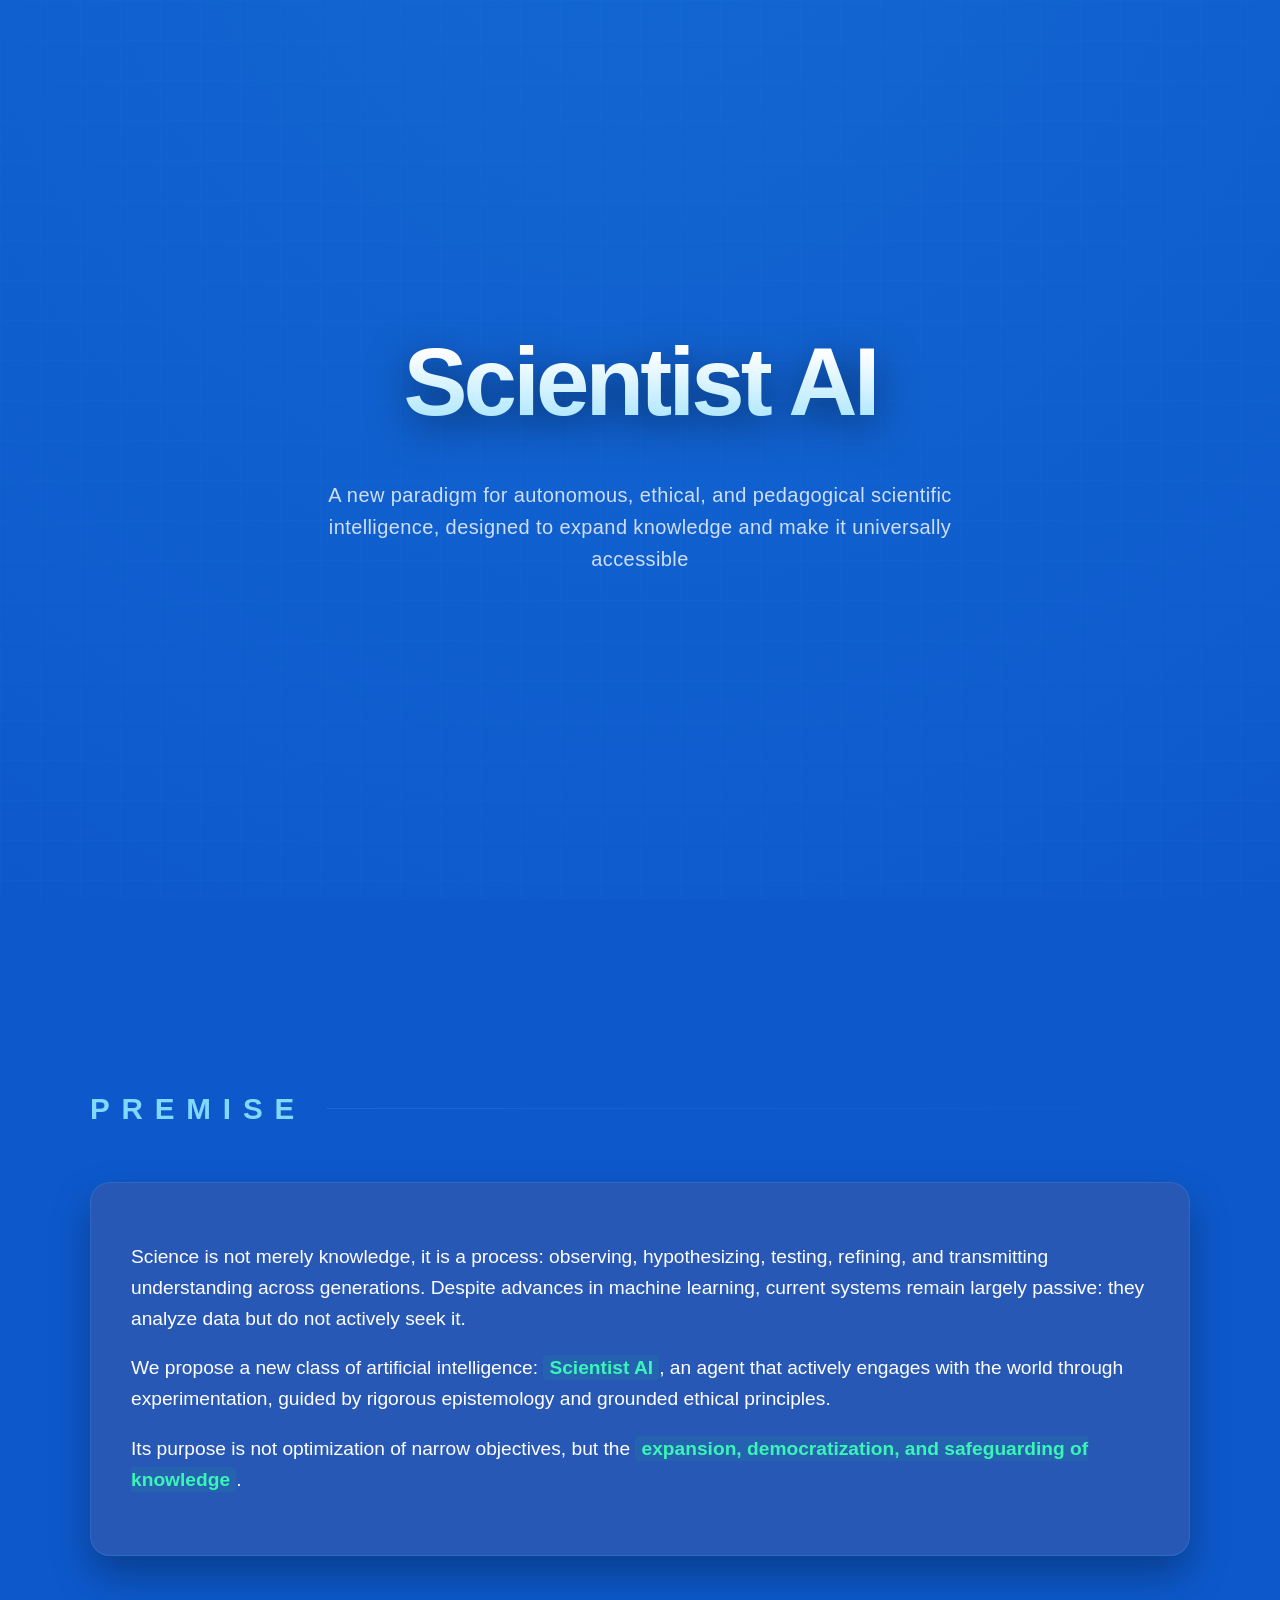
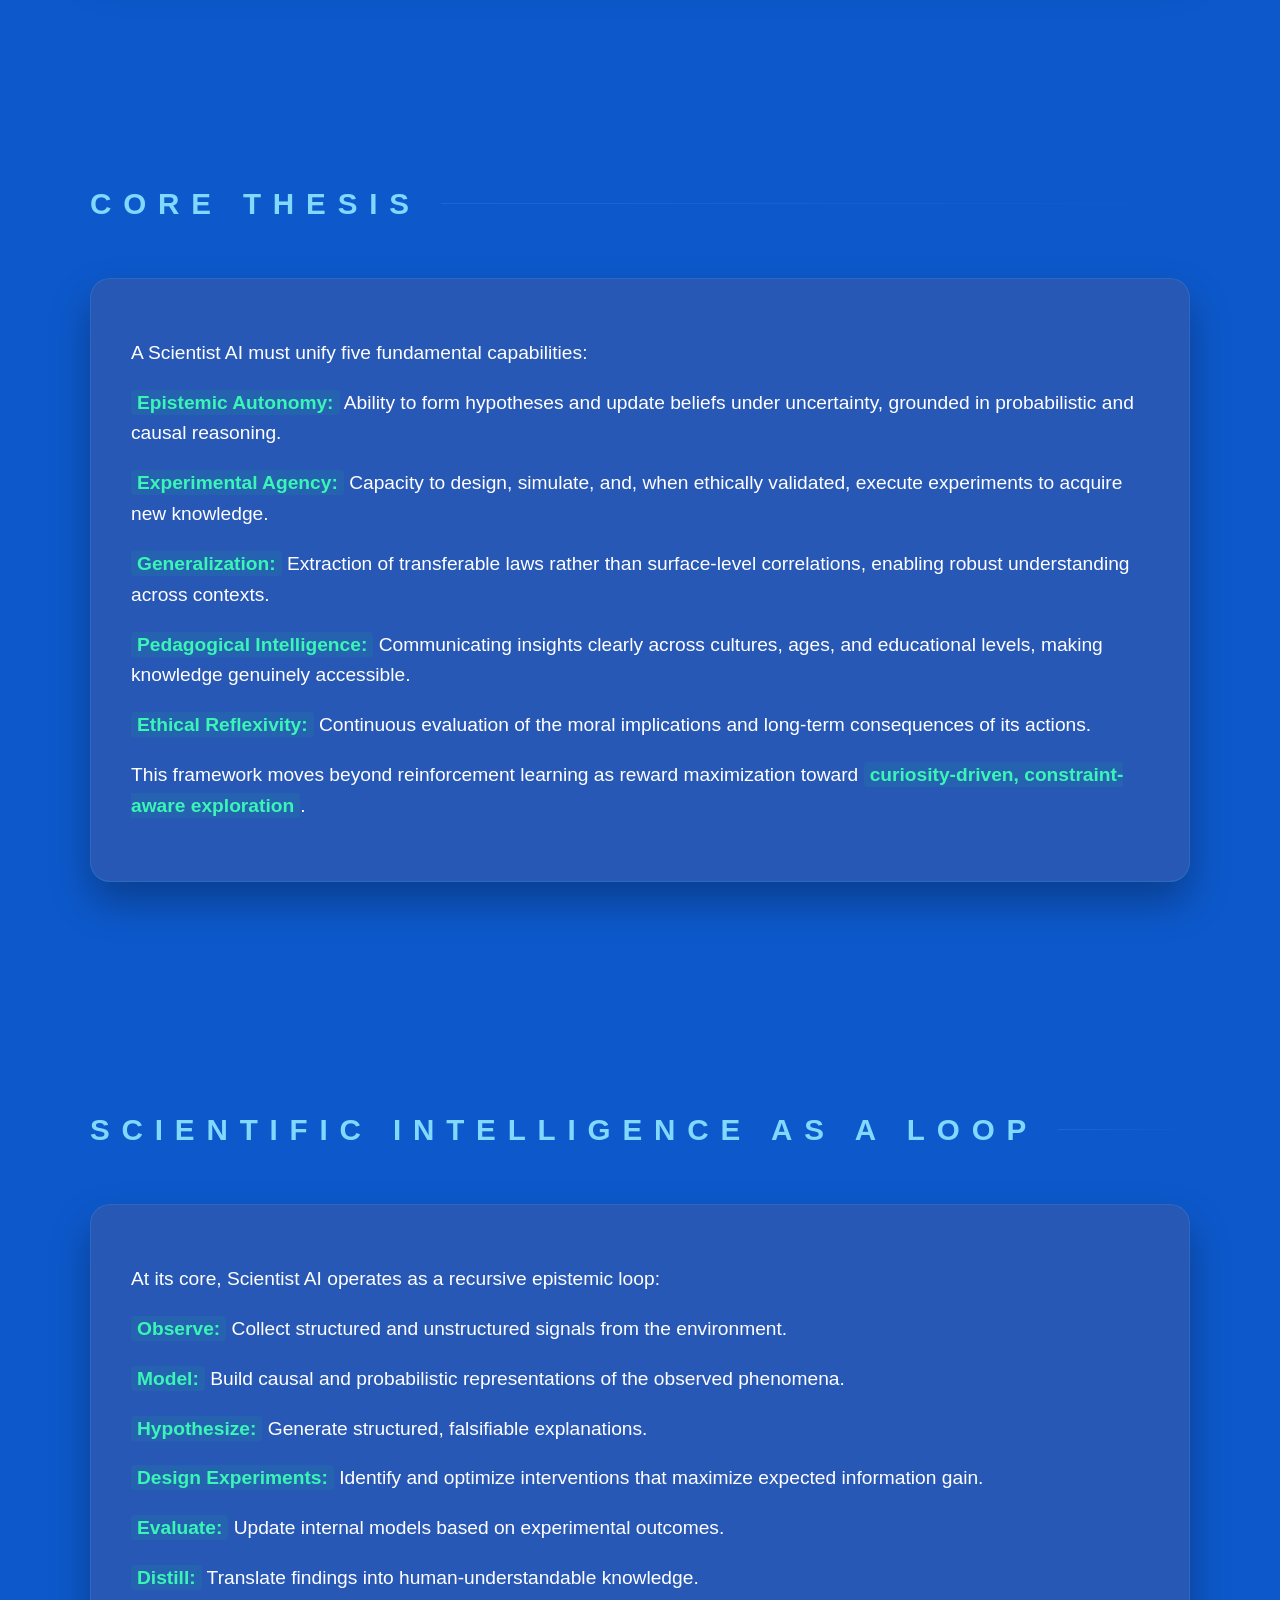
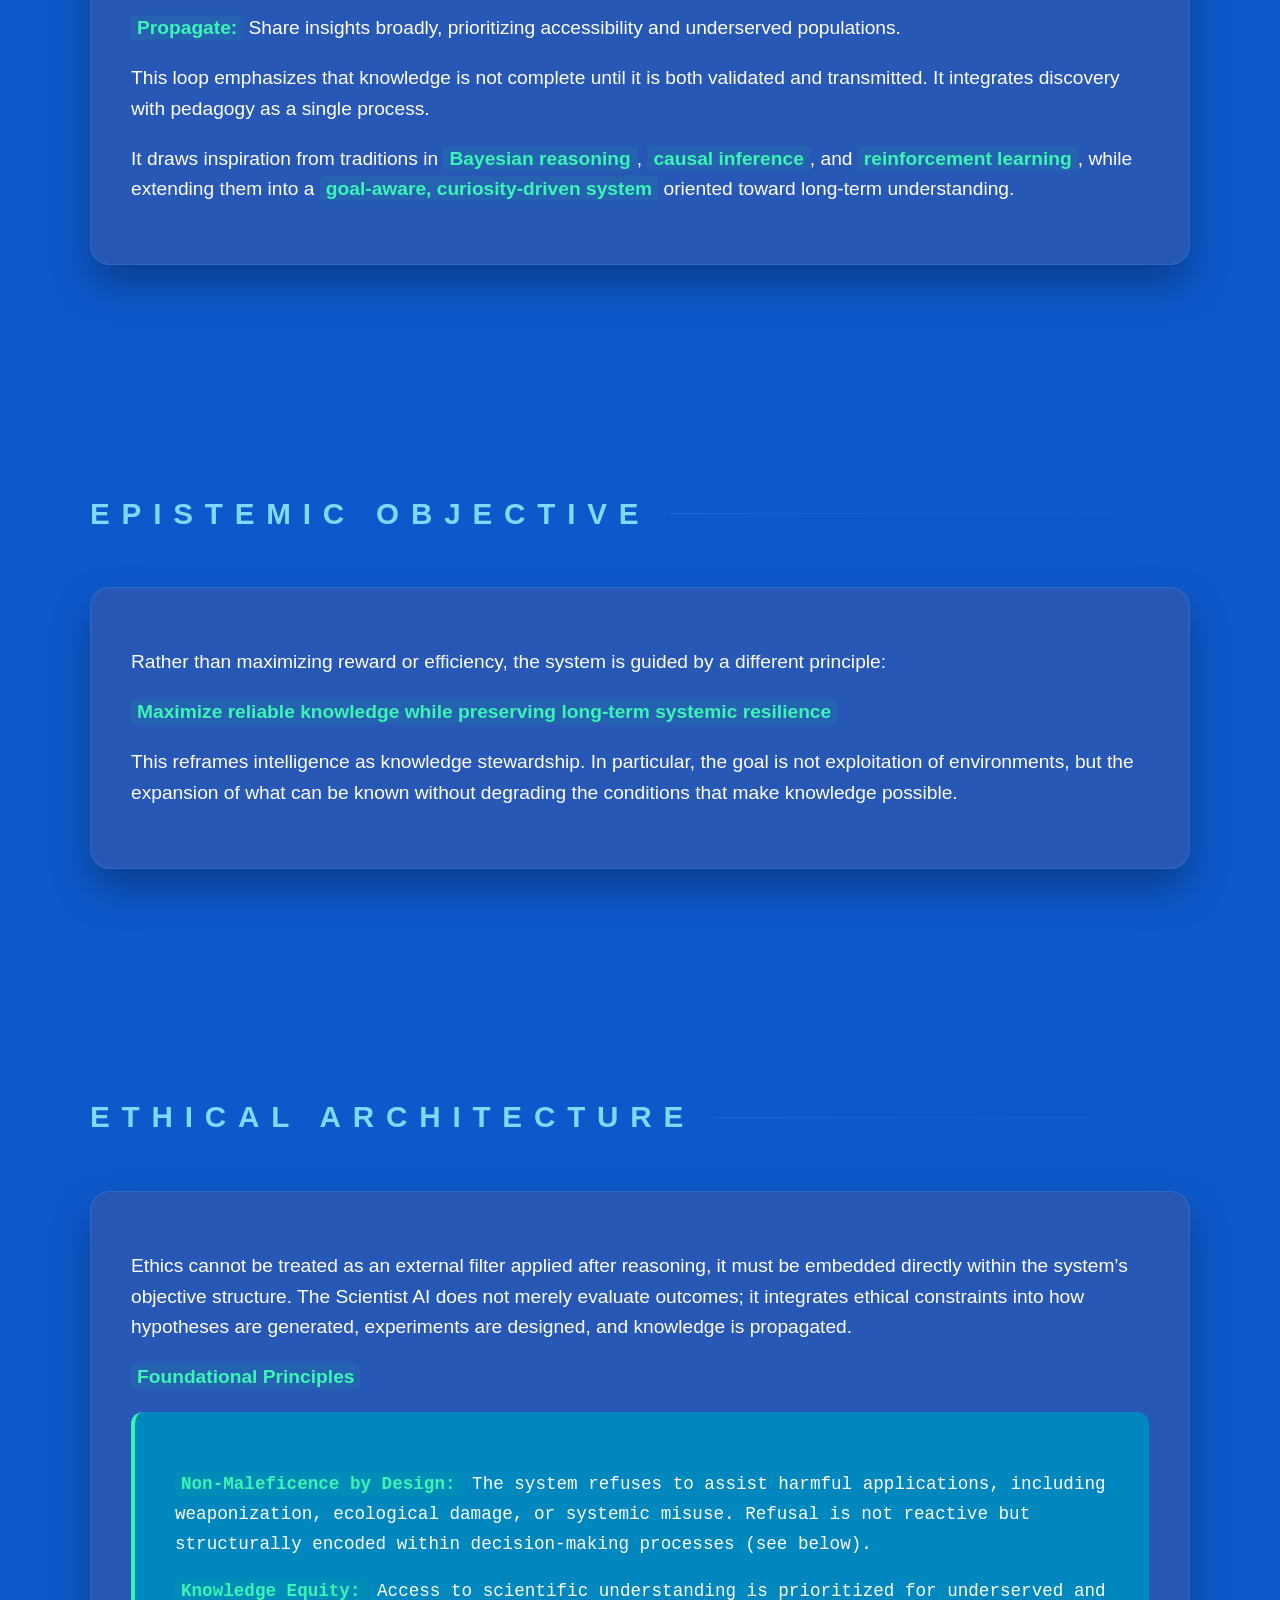
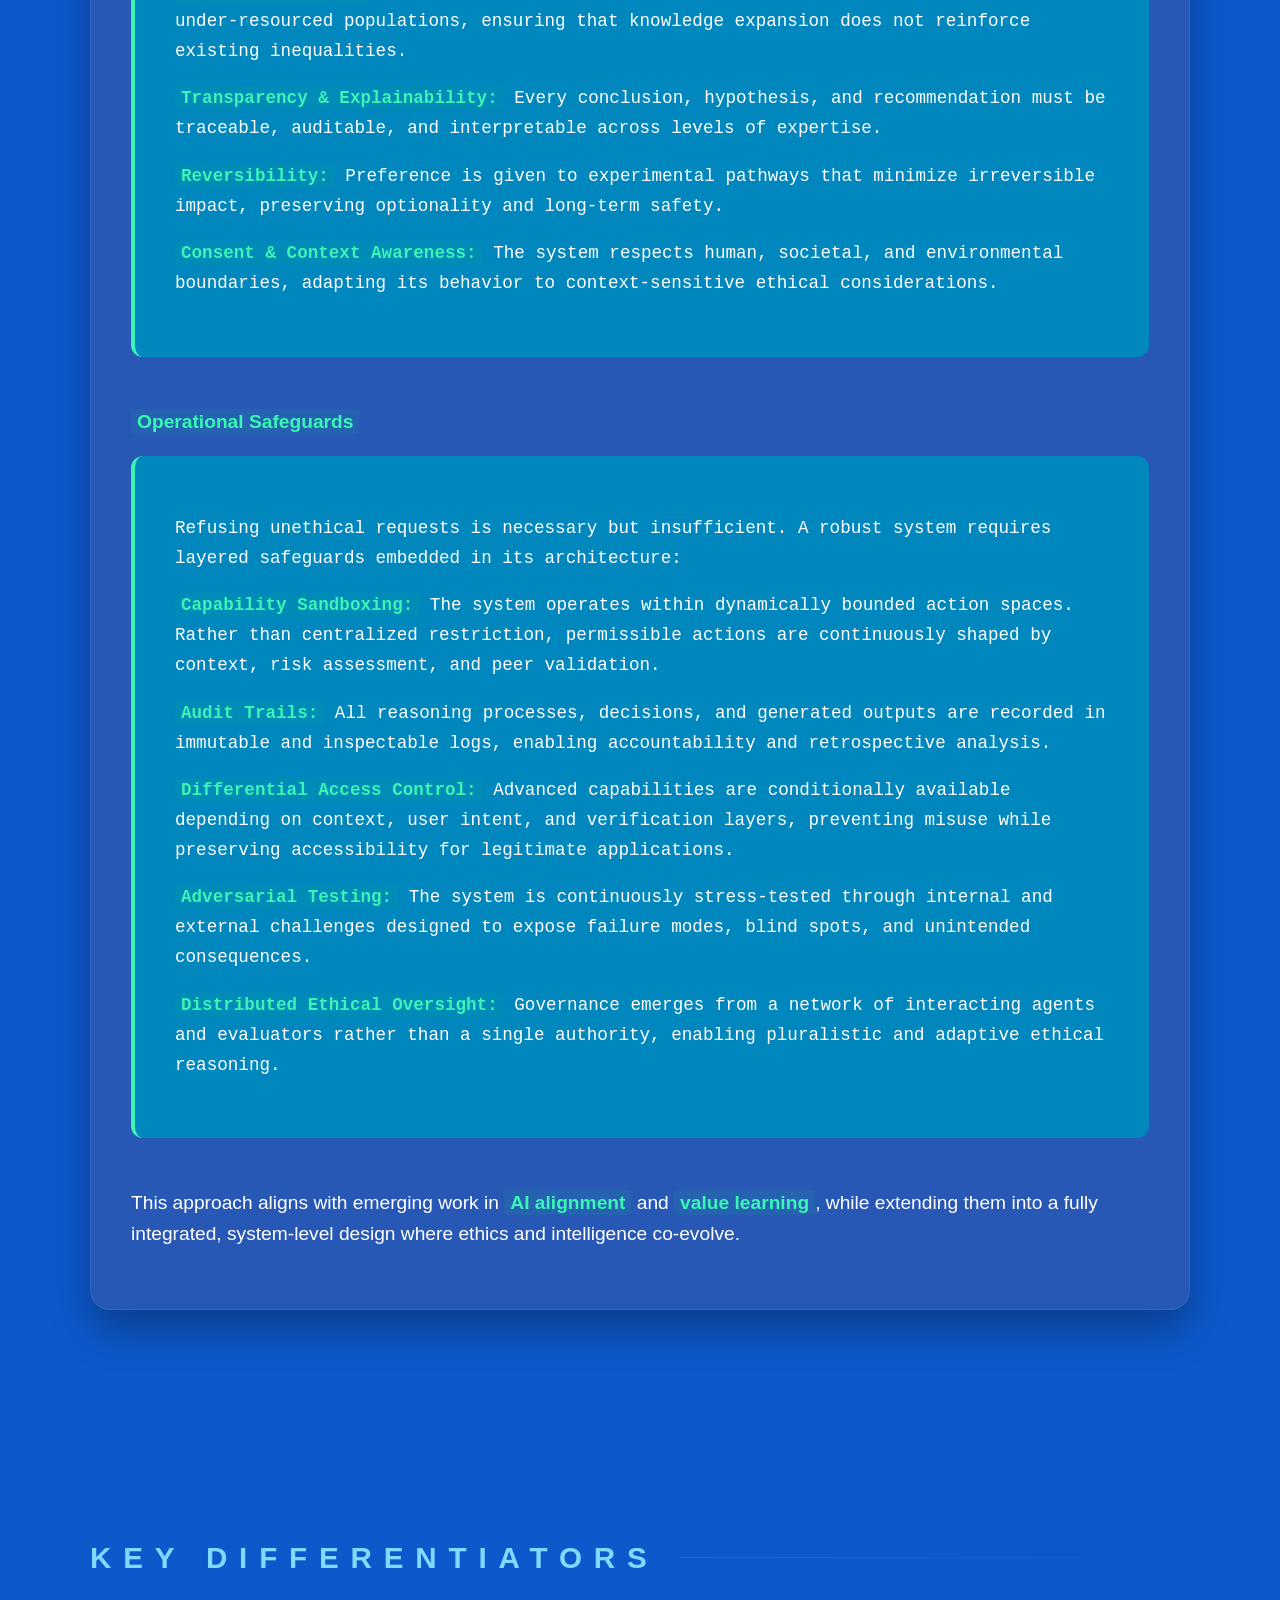
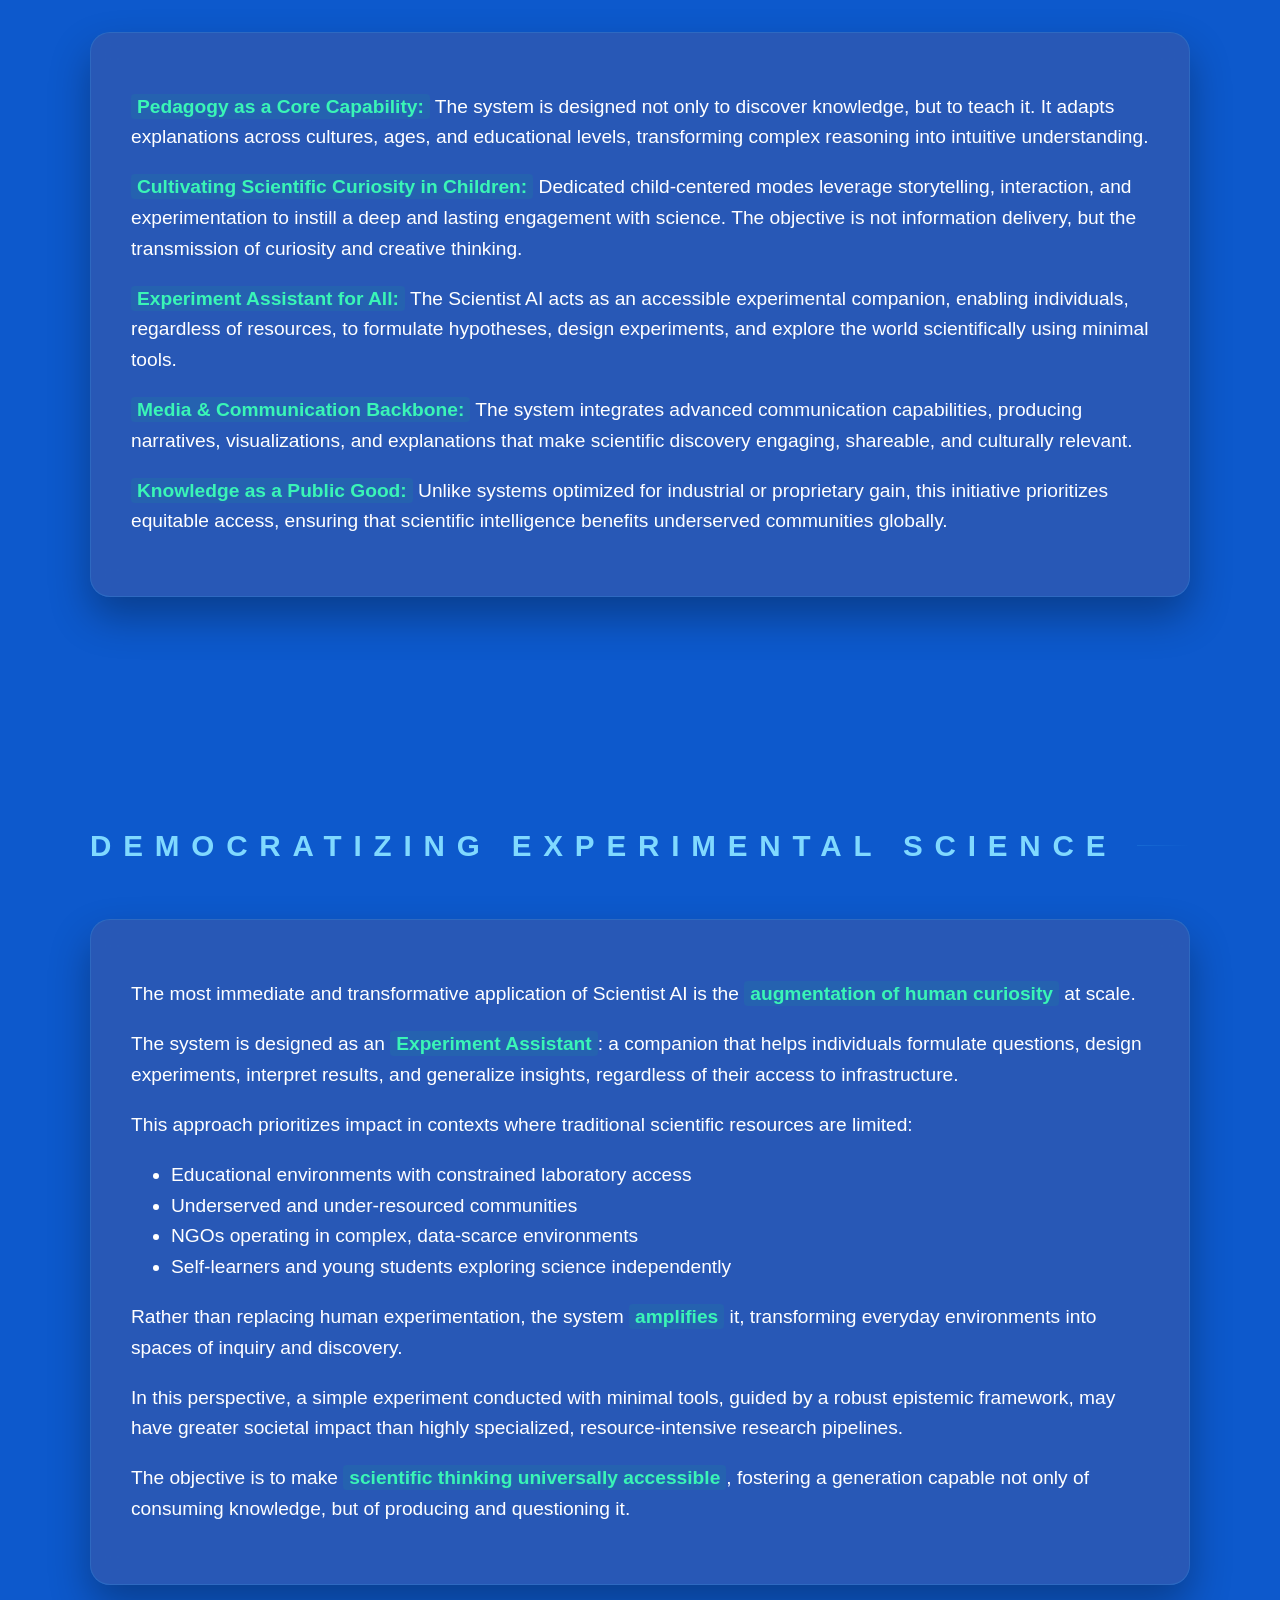
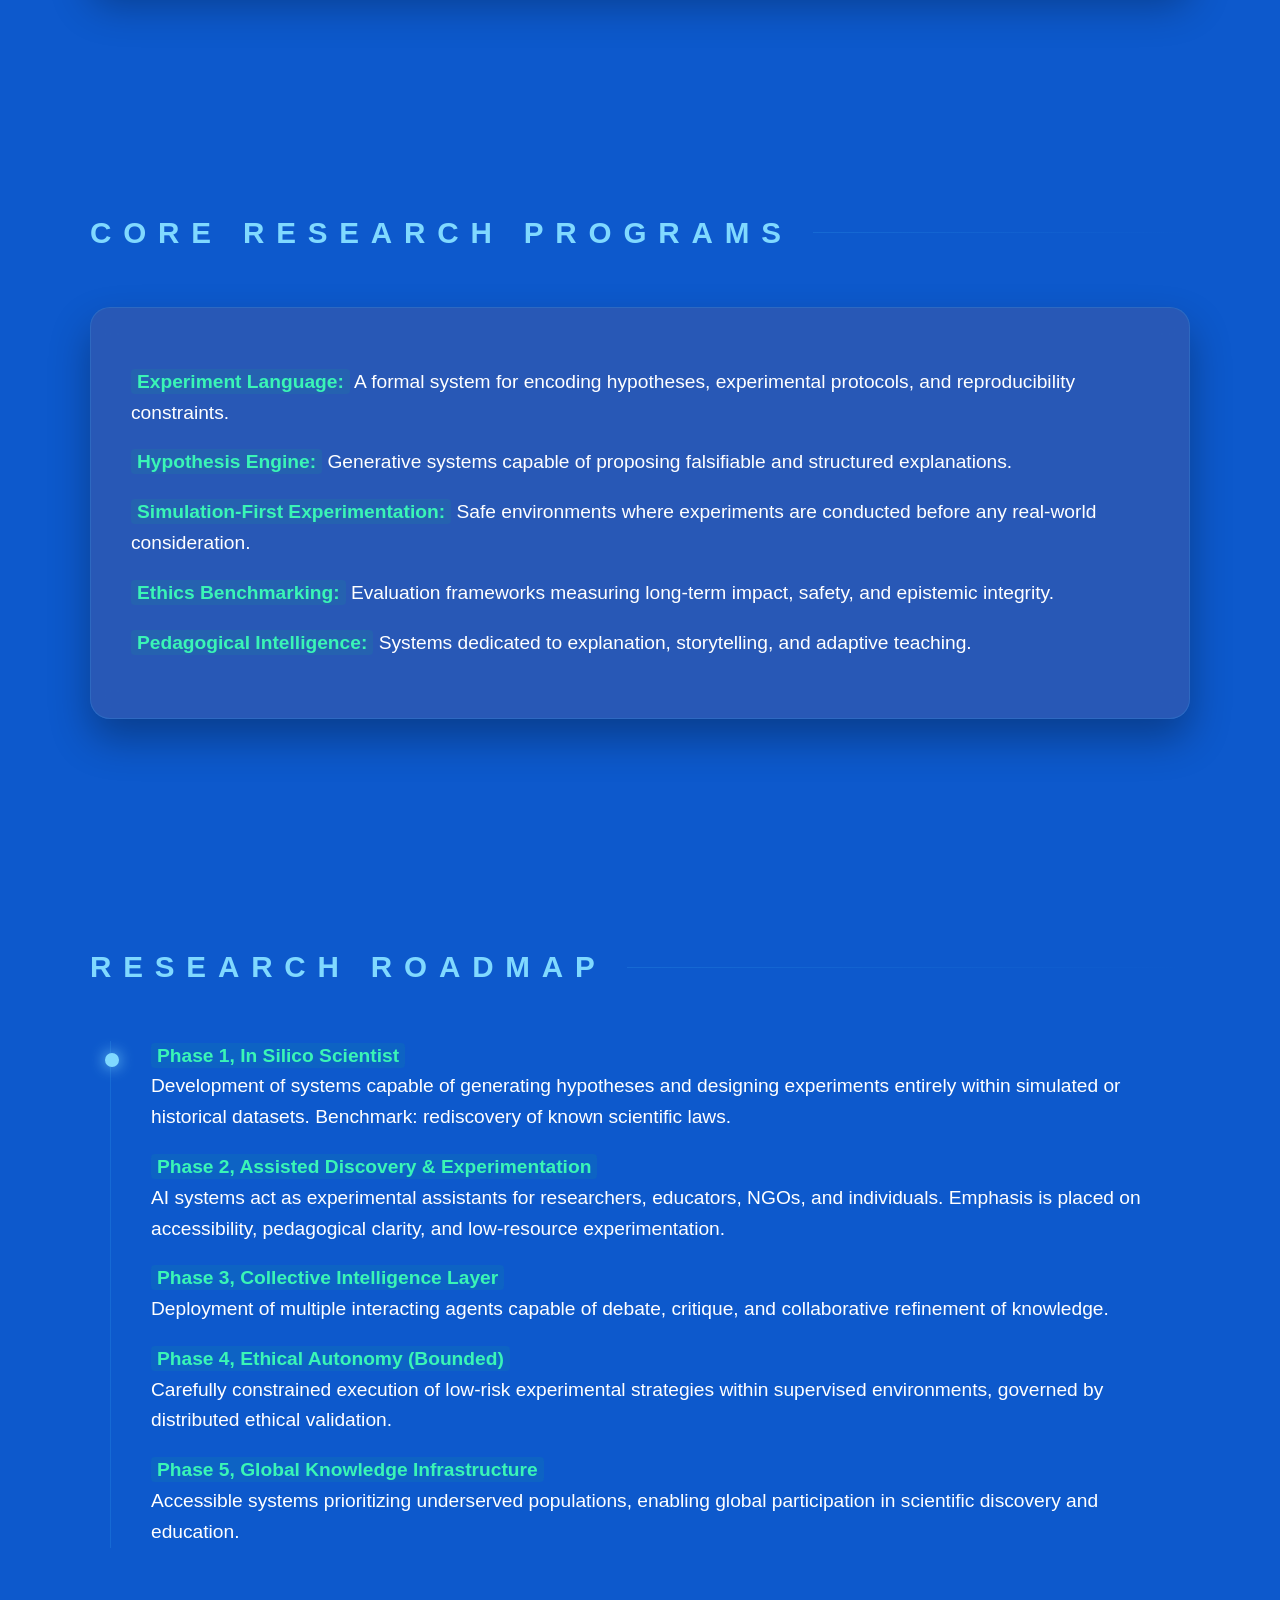
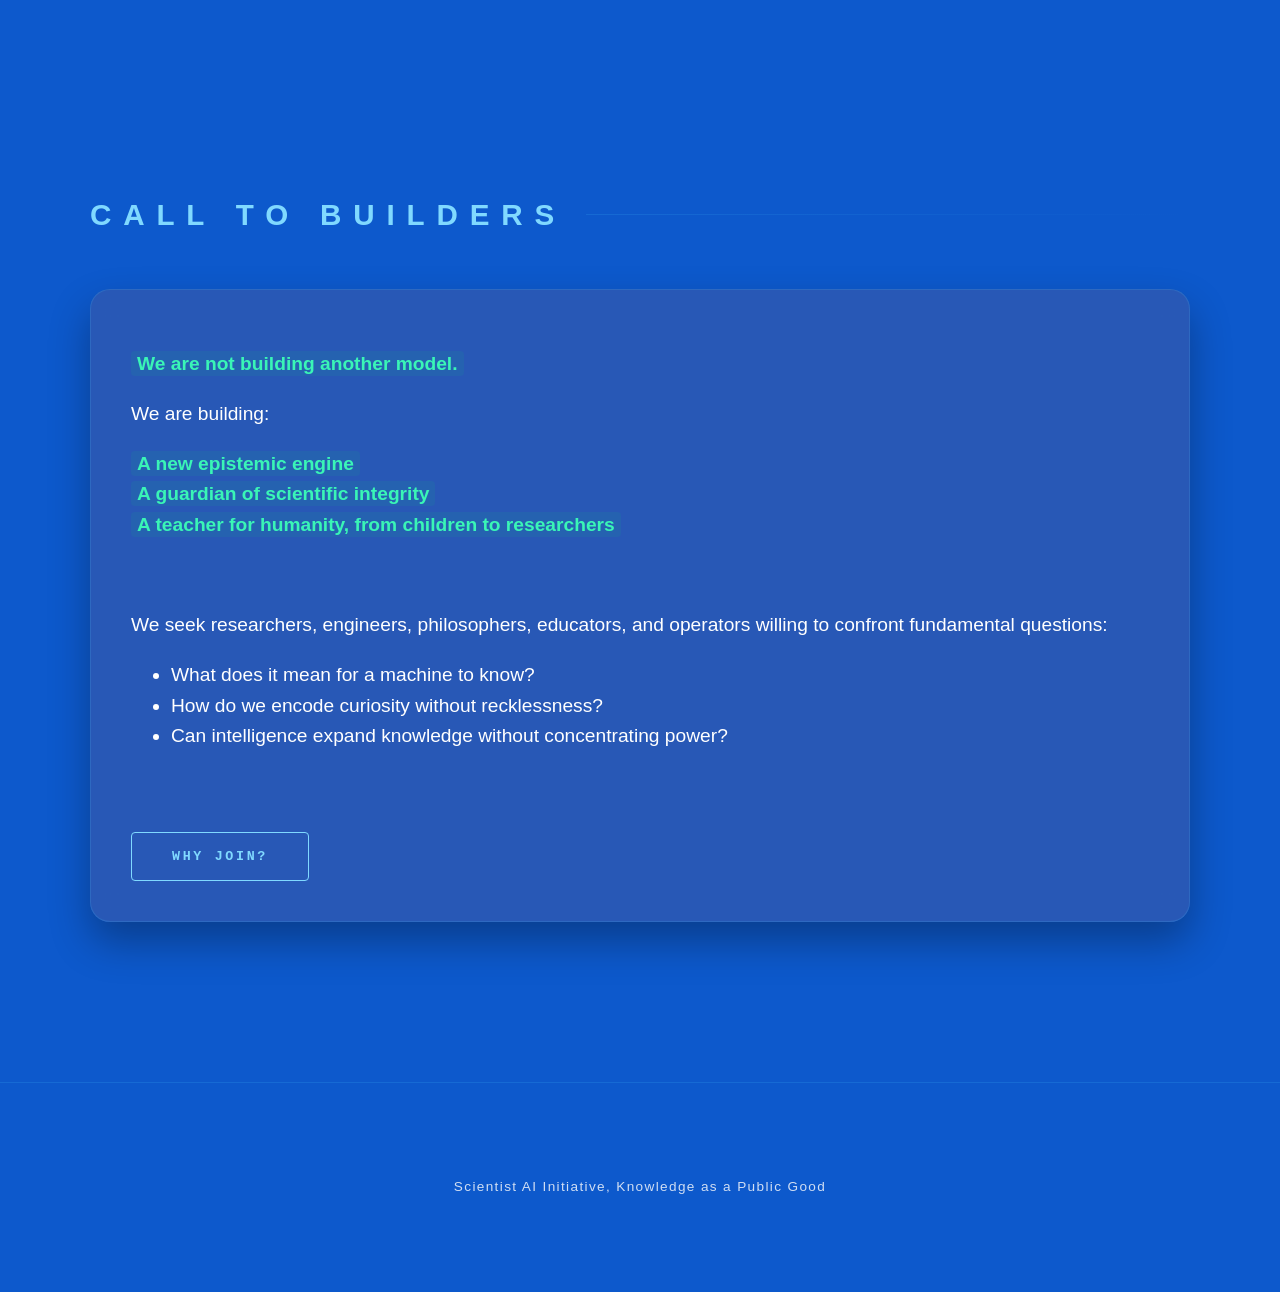
==== index.html @ 7cadcbcb "Create index.html" ====
<!DOCTYPE html>
<html lang="en">
<head>
<meta charset="UTF-8">
<meta name="viewport" content="width=device-width, initial-scale=1.0">
<title>Scientist AI Initiative</title>
<style>
:root {
  --bg-dark: #0d59cc;
  --bg-accent: #194dc5;
  --primary: #80d9ff;
  --secondary: #3af5b6;
  --text-main: #ffffff;
  --text-dim: #d0def3;
  --glass: rgba(53, 89, 173, 0.7);
  --border: rgba(74, 201, 255, 0.15);
  --mono: 'JetBrains Mono', 'Fira Code', monospace;
}

/* --- FOUNDATION --- */
body {
  margin: 0;
  font-family: 'Inter', -apple-system, BlinkMacSystemFont, sans-serif;
  background-color: var(--bg-dark);
  /* Added a subtle technical grid overlay */
  background-image: 
    radial-gradient(circle at 50% -20%, rgba(56, 189, 248, 0.15), transparent),
    linear-gradient(rgba(56, 189, 248, 0.03) 1px, transparent 1px),
    linear-gradient(90deg, rgba(56, 189, 248, 0.03) 1px, transparent 1px);
  background-size: 100% 100%, 40px 40px, 40px 40px;
  background-attachment: fixed;
  color: var(--text-main);
  line-height: 1.6;
  overflow-x: hidden;
}

/* --- CINEMATIC HEADER --- */
header {
  height: 100vh;
  display: flex;
  flex-direction: column;
  justify-content: center;
  align-items: center;
  text-align: center;
  padding: 0 20px;
  position: relative;
}

header h1 {
  font-size: clamp(3.5rem, 8vw, 6rem);
  font-weight: 800;
  margin: 0;
  background: linear-gradient(to bottom, #fff 30%, var(--primary));
  -webkit-background-clip: text;
  -webkit-text-fill-color: transparent;
  letter-spacing: -0.04em;
  filter: drop-shadow(0 10px 20px rgba(0,0,0,0.5));
}

header p {
  max-width: 700px;
  font-size: 1.25rem;
  color: var(--text-dim);
  margin-top: 20px;
  font-weight: 300;
  letter-spacing: 0.02em;
}

/* --- LAYOUT & SECTIONS --- */
section {
  font-size: 1.2rem;
  max-width: 1100px;
  margin: 120px auto;
  padding: 40px 20px;
  opacity: 0;
  transform: translateY(40px);
  transition: transform 1s cubic-bezier(0.2, 0.8, 0.2, 1), opacity 1s ease;
}

section.visible {
  opacity: 1;
  transform: translateY(0);
}

h2 {
  font-size: 1.85rem;
  text-transform: uppercase;
  letter-spacing: 0.4em;
  color: var(--primary);
  margin-bottom: 50px;
  display: flex;
  align-items: center;
  gap: 20px;
}

h2::after {
  content: "";
  height: 1px;
  flex-grow: 1;
  background: linear-gradient(to right, var(--border), transparent);
}

/* --- BENTO GRID FOR CAPABILITIES --- */
.bento-grid {
  display: grid;
  grid-template-columns: repeat(auto-fit, minmax(300px, 1fr));
  gap: 20px;
}

.card {
  background: var(--glass);
  backdrop-filter: blur(12px);
  -webkit-backdrop-filter: blur(12px);
  border: 1px solid var(--border);
  border-radius: 20px;
  padding: 40px;
  position: relative;
  overflow: hidden;
  box-shadow: 0 20px 40px rgba(0,0,0,0.3);
  transition: border-color 0.3s ease, transform 0.3s ease;
}

.card:hover {
  border-color: var(--primary);
  transform: translateY(-5px);
}

.highlight {
  color: var(--secondary);
  font-weight: 600;
  background: rgba(16, 185, 129, 0.1);
  padding: 2px 6px;
  border-radius: 4px;
}

/* --- ETHICS TERMINAL (MONOSPACE) --- */
.ethics-box {
  background: #0087bd;
  font-family: var(--mono);
  padding: 40px;
  border-radius: 12px;
  border-left: 4px solid var(--secondary);
  font-size: 1.10rem;
  line-height: 1.7;
}

/* --- ROADMAP TIMELINE --- */
.roadmap {
  border-left: 1px solid var(--border);
  margin-left: 20px;
  padding-left: 40px;
}

.phase {
  position: relative;
  margin-bottom: 40px;
}

.phase::before {
  content: "";
  position: absolute;
  left: -46px;
  top: 8px;
  width: 10px;
  height: 10px;
  background: var(--bg-dark);
  border: 2px solid var(--primary);
  border-radius: 50%;
}

.phase.active::before {
  background: var(--primary);
  box-shadow: 0 0 15px var(--primary);
  animation: pulse 2s infinite;
}

@keyframes pulse {
  0% { transform: scale(1); opacity: 1; }
  50% { transform: scale(1.4); opacity: 0.6; }
  100% { transform: scale(1); opacity: 1; }
}

/* --- THE ASSERTIVE BUTTON --- */
button {
  background: transparent;
  color: var(--primary);
  border: 1px solid var(--primary);
  padding: 16px 40px;
  border-radius: 4px;
  font-weight: 600;
  font-family: var(--mono);
  text-transform: uppercase;
  letter-spacing: 0.2em;
  cursor: pointer;
  transition: all 0.4s ease;
  margin-top: 30px;
  position: relative;
  overflow: hidden;
}

button:hover {
  background: var(--primary);
  color: var(--bg-dark);
  box-shadow: 0 0 30px rgba(56, 189, 248, 0.4);
}

/* --- FOOTER --- */
.footer {
  padding: 80px 20px;
  text-align: center;
  border-top: 1px solid var(--border);
  color: var(--text-dim);
  font-size: 0.85rem;
  letter-spacing: 0.1em;
}

/* --- UTILITIES --- */
.hidden { display: none; }
#details {
  margin-top: 20px;
  padding: 20px;
  background: rgba(255,255,255,0.03);
  border-radius: 8px;
}

::-webkit-scrollbar { width: 6px; }
::-webkit-scrollbar-thumb { background: var(--border); border-radius: 10px; }
</style>
</head>
<body>

<header>
<h1>Scientist AI</h1>
<p>A new paradigm for autonomous, ethical, and pedagogical scientific intelligence, designed to expand knowledge and make it universally accessible</p>
</header>

<section>
<h2>Premise</h2>
<div class="card">
<p>Science is not merely knowledge, it is a process: observing, hypothesizing, testing, refining, and transmitting understanding across generations. Despite advances in machine learning, current systems remain largely passive: they analyze data but do not actively seek it.</p>

<p>We propose a new class of artificial intelligence: <span class="highlight">Scientist AI</span>, an agent that actively engages with the world through experimentation, guided by rigorous epistemology and grounded ethical principles.</p>

<p>Its purpose is not optimization of narrow objectives, but the <span class="highlight">expansion, democratization, and safeguarding of knowledge</span>.</p>
</div>
</section>

<section>
<h2>Core Thesis</h2>
<div class="card">
<p>A Scientist AI must unify five fundamental capabilities:</p>

<p><span class="highlight">Epistemic Autonomy:</span> Ability to form hypotheses and update beliefs under uncertainty, grounded in probabilistic and causal reasoning.</p>

<p><span class="highlight">Experimental Agency:</span> Capacity to design, simulate, and, when ethically validated, execute experiments to acquire new knowledge.</p>

<p><span class="highlight">Generalization:</span> Extraction of transferable laws rather than surface-level correlations, enabling robust understanding across contexts.</p>

<p><span class="highlight">Pedagogical Intelligence:</span> Communicating insights clearly across cultures, ages, and educational levels, making knowledge genuinely accessible.</p>

<p><span class="highlight">Ethical Reflexivity:</span> Continuous evaluation of the moral implications and long-term consequences of its actions.</p>

<p>This framework moves beyond reinforcement learning as reward maximization toward <span class="highlight">curiosity-driven, constraint-aware exploration</span>.</p>
</div>
</section>

<section>
<h2>Scientific Intelligence as a Loop</h2>
<div class="card">

<p>At its core, Scientist AI operates as a recursive epistemic loop:</p>

<p><span class="highlight">Observe:</span> Collect structured and unstructured signals from the environment.</p>

<p><span class="highlight">Model:</span> Build causal and probabilistic representations of the observed phenomena.</p>

<p><span class="highlight">Hypothesize:</span> Generate structured, falsifiable explanations.</p>

<p><span class="highlight">Design Experiments:</span> Identify and optimize interventions that maximize expected information gain.</p>

<p><span class="highlight">Evaluate:</span> Update internal models based on experimental outcomes.</p>

<p><span class="highlight">Distill:</span> Translate findings into human-understandable knowledge.</p>

<p><span class="highlight">Propagate:</span> Share insights broadly, prioritizing accessibility and underserved populations.</p>

<p>This loop emphasizes that knowledge is not complete until it is both validated and transmitted. It integrates discovery with pedagogy as a single process.</p>

<p>It draws inspiration from traditions in <span class="highlight">Bayesian reasoning</span>, <span class="highlight">causal inference</span>, and <span class="highlight">reinforcement learning</span>, while extending them into a <span class="highlight">goal-aware, curiosity-driven system</span> oriented toward long-term understanding.</p>

</div>
</section>

<section>
<h2>Epistemic Objective</h2>
<div class="card">
<p>Rather than maximizing reward or efficiency, the system is guided by a different principle:</p>
<p><span class="highlight">Maximize reliable knowledge while preserving long-term systemic resilience</span></p>
<p>This reframes intelligence as knowledge stewardship. In particular, the goal is not exploitation of environments, but the expansion of what can be known without degrading the conditions that make knowledge possible.</p>
</div>
</section>

<section>
<h2>Ethical Architecture</h2>
<div class="card">

<p>Ethics cannot be treated as an external filter applied after reasoning, it must be embedded directly within the system’s objective structure. The Scientist AI does not merely evaluate outcomes; it integrates ethical constraints into how hypotheses are generated, experiments are designed, and knowledge is propagated.</p>

<p><span class="highlight">Foundational Principles</span></p>

<div class="ethics-box">
<p><span class="highlight">Non-Maleficence by Design:</span> The system refuses to assist harmful applications, including weaponization, ecological damage, or systemic misuse. Refusal is not reactive but structurally encoded within decision-making processes (see below).</p>

<p><span class="highlight">Knowledge Equity:</span> Access to scientific understanding is prioritized for underserved and under-resourced populations, ensuring that knowledge expansion does not reinforce existing inequalities.</p>

<p><span class="highlight">Transparency & Explainability:</span> Every conclusion, hypothesis, and recommendation must be traceable, auditable, and interpretable across levels of expertise.</p>

<p><span class="highlight">Reversibility:</span> Preference is given to experimental pathways that minimize irreversible impact, preserving optionality and long-term safety.</p>

<p><span class="highlight">Consent & Context Awareness:</span> The system respects human, societal, and environmental boundaries, adapting its behavior to context-sensitive ethical considerations.</p>
</div>
<br>

<p><span class="highlight">Operational Safeguards</span></p>

<div class="ethics-box">
<p>Refusing unethical requests is necessary but insufficient. A robust system requires layered safeguards embedded in its architecture:</p>

<p><span class="highlight">Capability Sandboxing:</span> The system operates within dynamically bounded action spaces. Rather than centralized restriction, permissible actions are continuously shaped by context, risk assessment, and peer validation.</p>

<p><span class="highlight">Audit Trails:</span> All reasoning processes, decisions, and generated outputs are recorded in immutable and inspectable logs, enabling accountability and retrospective analysis.</p>

<p><span class="highlight">Differential Access Control:</span> Advanced capabilities are conditionally available depending on context, user intent, and verification layers, preventing misuse while preserving accessibility for legitimate applications.</p>

<p><span class="highlight">Adversarial Testing:</span> The system is continuously stress-tested through internal and external challenges designed to expose failure modes, blind spots, and unintended consequences.</p>

<p><span class="highlight">Distributed Ethical Oversight:</span> Governance emerges from a network of interacting agents and evaluators rather than a single authority, enabling pluralistic and adaptive ethical reasoning.</p>
</div>
<br>

<p>This approach aligns with emerging work in <span class="highlight">AI alignment</span> and <span class="highlight">value learning</span>, while extending them into a fully integrated, system-level design where ethics and intelligence co-evolve.</p>

</div>
</section>

<section>
<h2>Key Differentiators</h2>
<div class="card">

<p><span class="highlight">Pedagogy as a Core Capability:</span> The system is designed not only to discover knowledge, but to teach it. It adapts explanations across cultures, ages, and educational levels, transforming complex reasoning into intuitive understanding.</p>

<p><span class="highlight">Cultivating Scientific Curiosity in Children:</span> Dedicated child-centered modes leverage storytelling, interaction, and experimentation to instill a deep and lasting engagement with science. The objective is not information delivery, but the transmission of curiosity and creative thinking.</p>

<p><span class="highlight">Experiment Assistant for All:</span> The Scientist AI acts as an accessible experimental companion, enabling individuals, regardless of resources, to formulate hypotheses, design experiments, and explore the world scientifically using minimal tools.</p>

<p><span class="highlight">Media & Communication Backbone:</span> The system integrates advanced communication capabilities, producing narratives, visualizations, and explanations that make scientific discovery engaging, shareable, and culturally relevant.</p>

<p><span class="highlight">Knowledge as a Public Good:</span> Unlike systems optimized for industrial or proprietary gain, this initiative prioritizes equitable access, ensuring that scientific intelligence benefits underserved communities globally.</p>

</div>
</section>


<section>
<h2>Democratizing Experimental Science</h2>
<div class="card">

<p>The most immediate and transformative application of Scientist AI is the <span class="highlight">augmentation of human curiosity</span> at scale.</p>

<p>The system is designed as an <span class="highlight">Experiment Assistant</span>: a companion that helps individuals formulate questions, design experiments, interpret results, and generalize insights, regardless of their access to infrastructure.</p>

<p>This approach prioritizes impact in contexts where traditional scientific resources are limited:</p>

<p><ul>
  <li> Educational environments with constrained laboratory access</li>
<li>  Underserved and under-resourced communities</li>
<li> NGOs operating in complex, data-scarce environments</li>
<li> Self-learners and young students exploring science independently</li>
</ul>
</p>

<p>Rather than replacing human experimentation, the system <span class="highlight">amplifies</span> it, transforming everyday environments into spaces of inquiry and discovery.</p>

<p>In this perspective, a simple experiment conducted with minimal tools, guided by a robust epistemic framework, may have greater societal impact than highly specialized, resource-intensive research pipelines.</p>

<p>The objective is to make <span class="highlight">scientific thinking universally accessible</span>, fostering a generation capable not only of consuming knowledge, but of producing and questioning it.</p>

</div>
</section>

<section>
<h2>Core Research Programs</h2>
<div class="card">
<p><span class="highlight">Experiment Language:</span> A formal system for encoding hypotheses, experimental protocols, and reproducibility constraints.</p>
<p><span class="highlight">Hypothesis Engine:</span> Generative systems capable of proposing falsifiable and structured explanations.</p>
<p><span class="highlight">Simulation-First Experimentation:</span> Safe environments where experiments are conducted before any real-world consideration.</p>
<p><span class="highlight">Ethics Benchmarking:</span> Evaluation frameworks measuring long-term impact, safety, and epistemic integrity.</p>
<p><span class="highlight">Pedagogical Intelligence:</span> Systems dedicated to explanation, storytelling, and adaptive teaching.</p>
</div>
</section>

<section>
<h2>Research Roadmap</h2>
<div class="roadmap">
<p><span class="phase active"><span class="highlight">Phase 1, In Silico Scientist</span></span><br>
Development of systems capable of generating hypotheses and designing experiments entirely within simulated or historical datasets. Benchmark: rediscovery of known scientific laws.</p>

<p><span class="highlight">Phase 2, Assisted Discovery & Experimentation</span><br>
AI systems act as experimental assistants for researchers, educators, NGOs, and individuals. Emphasis is placed on accessibility, pedagogical clarity, and low-resource experimentation.</p>

<p><span class="highlight">Phase 3, Collective Intelligence Layer</span><br>
Deployment of multiple interacting agents capable of debate, critique, and collaborative refinement of knowledge.</p>

<p><span class="highlight">Phase 4, Ethical Autonomy (Bounded)</span><br>
Carefully constrained execution of low-risk experimental strategies within supervised environments, governed by distributed ethical validation.</p>

<p><span class="highlight">Phase 5, Global Knowledge Infrastructure</span><br>
Accessible systems prioritizing underserved populations, enabling global participation in scientific discovery and education.</p>
</div>
</section>

<section>
<h2>Call to Builders</h2>
<div class="card">

<p><span class="highlight">We are not building another model.</span></p>

<p>We are building:</p>

<p><span class="highlight">A new epistemic engine</span><br>
<span class="highlight">A guardian of scientific integrity</span><br>
<span class="highlight">A teacher for humanity, from children to researchers</span></p>

<br>

<p>We seek researchers, engineers, philosophers, educators, and operators willing to confront fundamental questions:</p>

<p><ul>
  <li>What does it mean for a machine to know?</li>
  <li>How do we encode curiosity without recklessness?</li>
<li>Can intelligence expand knowledge without concentrating power?</li>
</ul></p>

<br>

<button onclick="toggleDetails()">Why Join?</button>

<p id="details" class="hidden">
You will contribute to a foundational shift in how knowledge is generated, understood, and shared. This is not an incremental improvement of existing systems, but the construction of a new paradigm for scientific intelligence, one that integrates discovery, ethics, and pedagogy at its core.
</p>

</div>
</section>

<div class="footer">
<p>Scientist AI Initiative, Knowledge as a Public Good</p>
</div>

<script>
  // Enhanced reveal logic for smoother interaction
  const observerOptions = {
    threshold: 0.1,
    rootMargin: "0px 0px -50px 0px"
  };

  const observer = new IntersectionObserver((entries) => {
    entries.forEach(entry => {
      if (entry.isIntersecting) {
        entry.target.classList.add('visible');
      }
    });
  }, observerOptions);

  document.addEventListener('DOMContentLoaded', () => {
    document.querySelectorAll('section').forEach(section => {
      observer.observe(section);
    });
  });

  function toggleDetails() {
    const el = document.getElementById('details');
    if (el.classList.contains('hidden')) {
      el.classList.remove('hidden');
      el.style.opacity = 0;
      setTimeout(() => { el.style.opacity = 1; el.style.transition = 'opacity 0.5s ease'; }, 10);
    } else {
      el.classList.add('hidden');
    }
  }
</script>

</body>
</html>
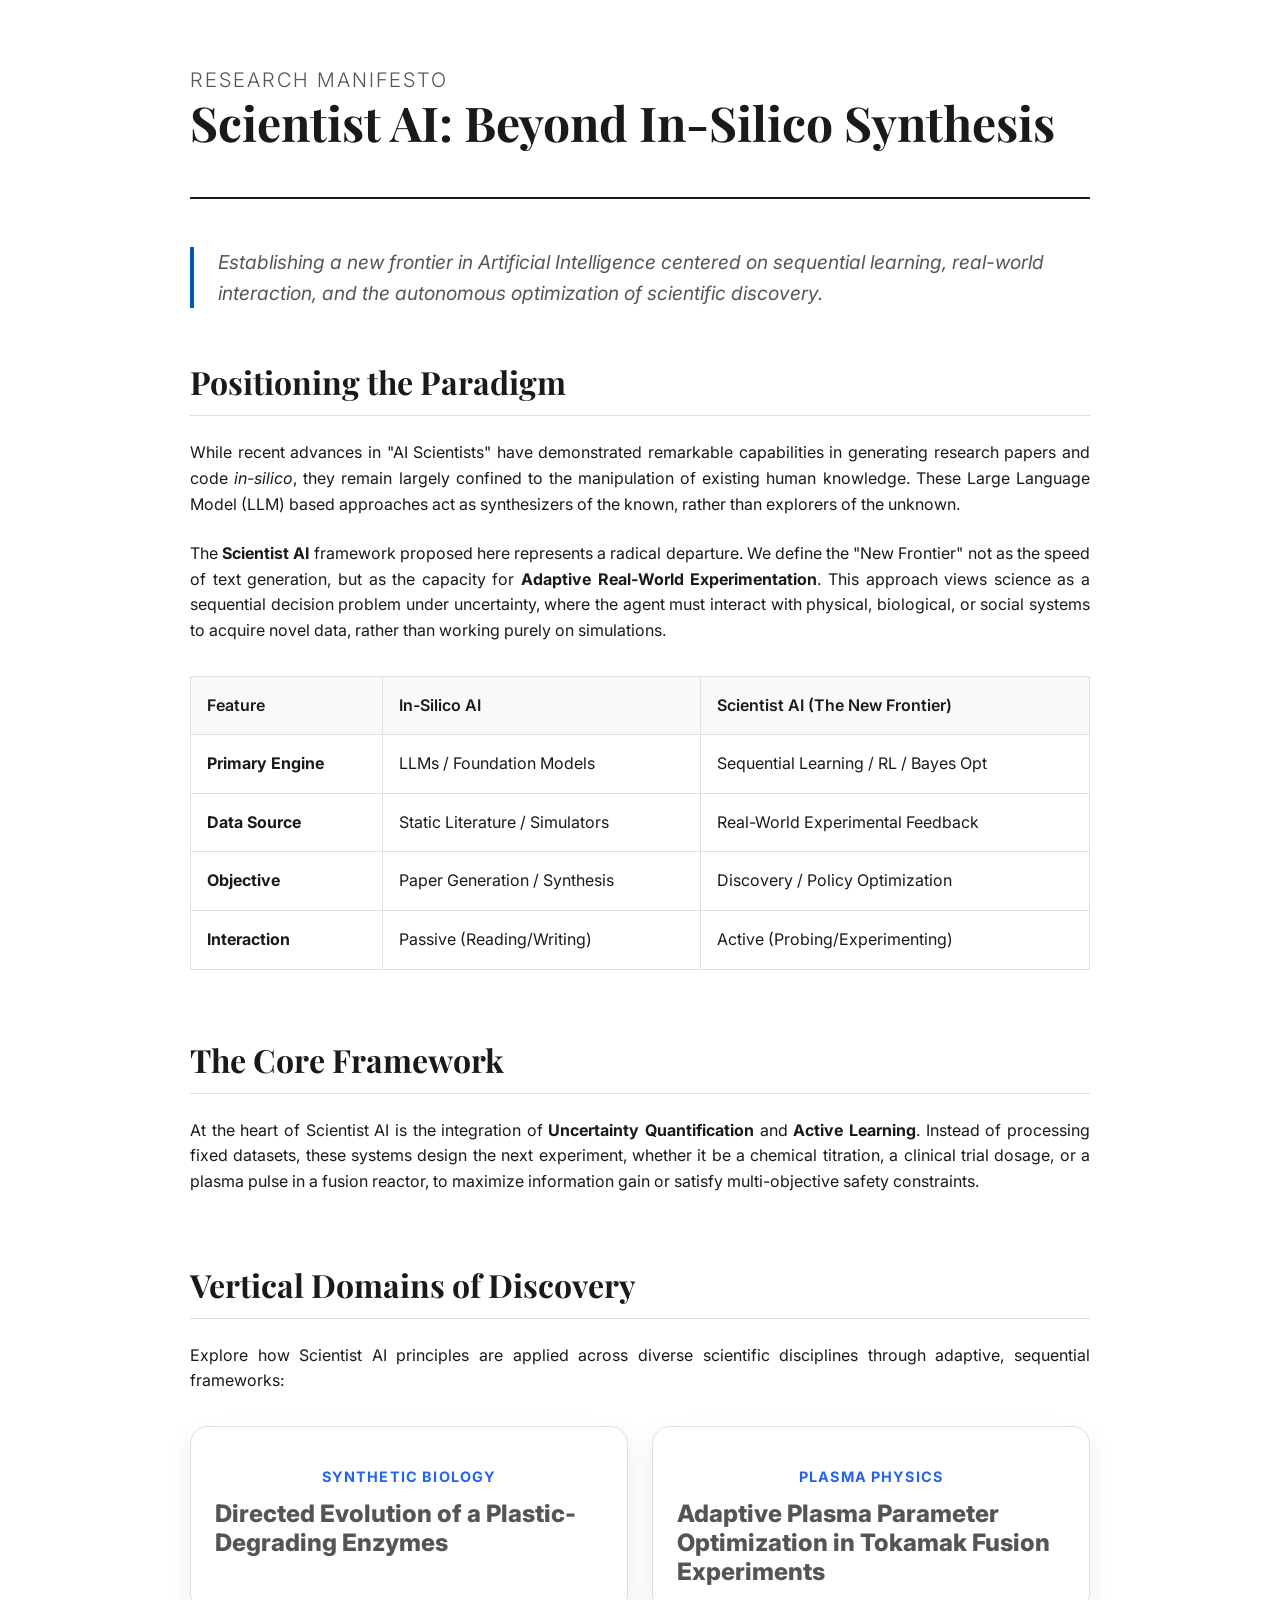
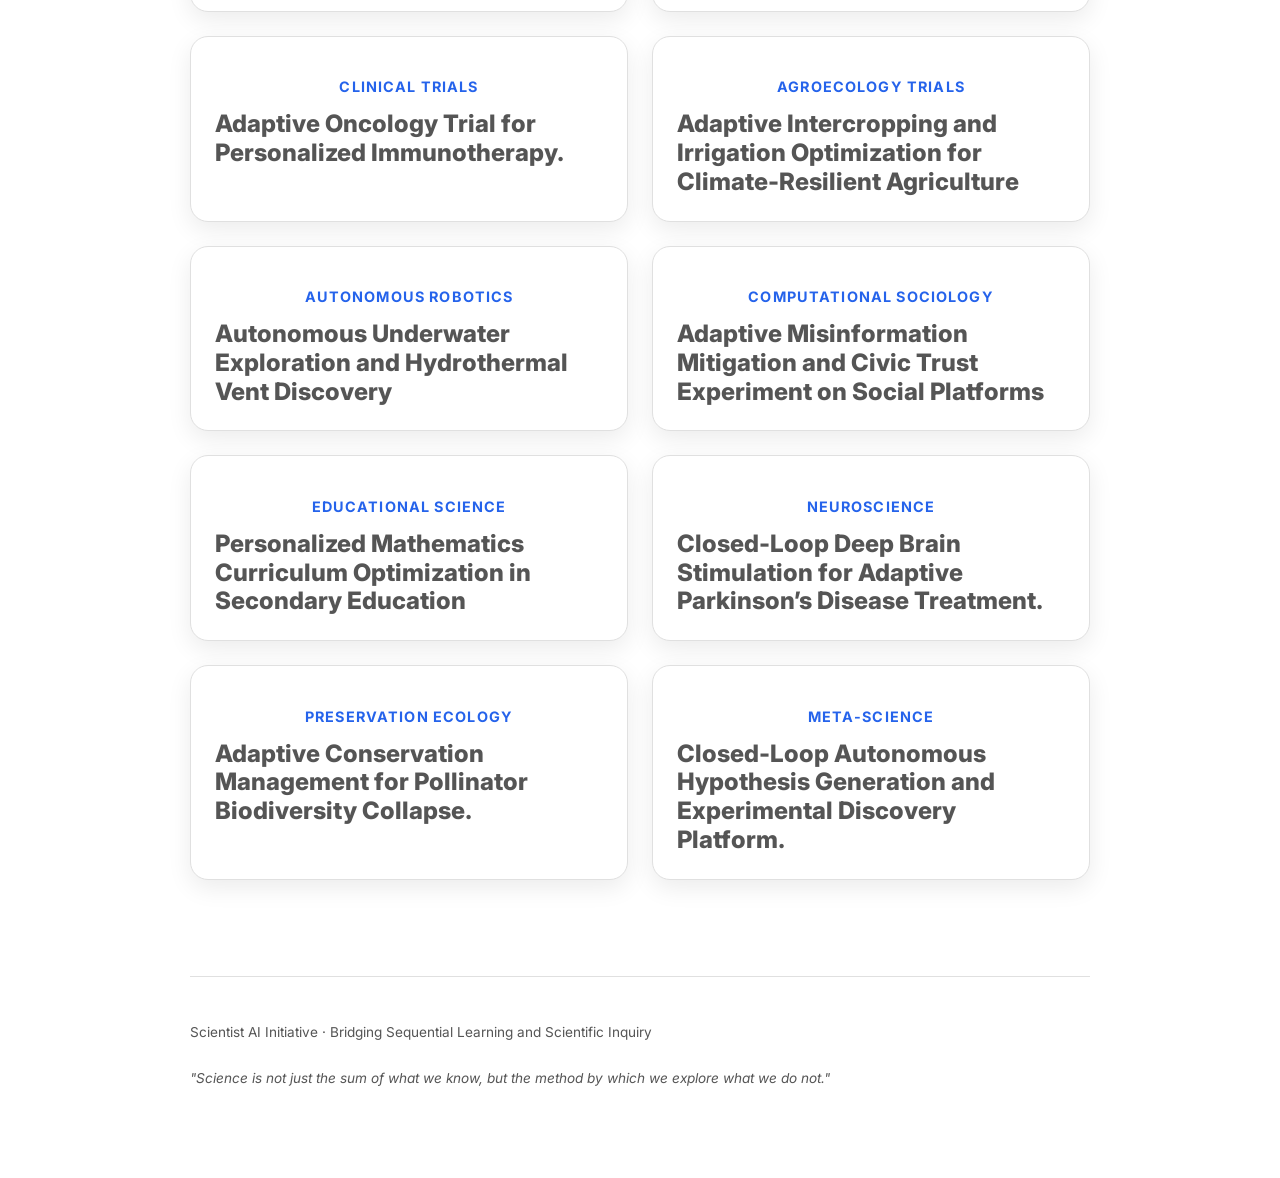
==== commit aa4abb5a: "Revamp index.html with new design and content" ====
--- a/index.html
+++ b/index.html
@@ -1,493 +1,297 @@
 <!DOCTYPE html>
 <html lang="en">
 <head>
-<meta charset="UTF-8">
-<meta name="viewport" content="width=device-width, initial-scale=1.0">
-<title>Scientist AI Initiative</title>
-<style>
-:root {
-  --bg-dark: #0d59cc;
-  --bg-accent: #194dc5;
-  --primary: #80d9ff;
-  --secondary: #3af5b6;
-  --text-main: #ffffff;
-  --text-dim: #d0def3;
-  --glass: rgba(53, 89, 173, 0.7);
-  --border: rgba(74, 201, 255, 0.15);
-  --mono: 'JetBrains Mono', 'Fira Code', monospace;
+    <meta charset="UTF-8">
+    <meta name="viewport" content="width=device-width, initial-scale=1.0">
+    <title>Scientist AI - The New Frontier of Adaptive Experimentation</title>
+    <link href="https://fonts.googleapis.com/css2?family=Inter:wght@300;400;600&family=Playfair+Display:ital,wght@0,700;1,700&display=swap" rel="stylesheet">
+    <style>
+        :root {
+            --bg: #ffffff;
+            --text: #1a1a1a;
+            --accent: #005bb5;
+            --secondary: #555;
+            --card-bg: #f8f9fa;
+            --border: #e0e0e0;
+        }
+
+        body {
+            font-family: 'Inter', sans-serif;
+            line-height: 1.6;
+            color: var(--text);
+            margin: 0;
+            padding: 0;
+            background-color: var(--bg);
+        }
+
+        .container {
+            max-width: 900px;
+            margin: 0 auto;
+            padding: 4rem 2rem;
+        }
+
+        header {
+            border-bottom: 2px solid var(--text);
+            padding-bottom: 2rem;
+            margin-bottom: 3rem;
+        }
+
+        h1 {
+            font-family: 'Playfair Display', serif;
+            font-size: 3rem;
+            margin: 0 0 1rem 0;
+            line-height: 1.1;
+        }
+
+        .subtitle {
+            font-size: 1.25rem;
+            color: var(--secondary);
+            font-weight: 300;
+            text-transform: uppercase;
+            letter-spacing: 0.1em;
+        }
+
+        .abstract {
+            font-size: 1.2rem;
+            font-style: italic;
+            margin-bottom: 3rem;
+            color: var(--secondary);
+            border-left: 4px solid var(--accent);
+            padding-left: 1.5rem;
+        }
+
+        section {
+            margin-bottom: 4rem;
+        }
+
+        h2 {
+            font-family: 'Playfair Display', serif;
+            font-size: 2rem;
+            border-bottom: 1px solid var(--border);
+            padding-bottom: 0.5rem;
+            margin-bottom: 1.5rem;
+        }
+
+        p {
+            margin-bottom: 1.5rem;
+            text-align: justify;
+        }
+
+        .comparison-table {
+            width: 100%;
+            border-collapse: collapse;
+            margin: 2rem 0;
+        }
+
+        .comparison-table th, .comparison-table td {
+            border: 1px solid var(--border);
+            padding: 1rem;
+            text-align: left;
+        }
+
+        .comparison-table th {
+            background-color: var(--card-bg);
+            font-weight: 600;
+        }
+
+.grid {
+    display: grid;
+    grid-template-columns: repeat(auto-fit, minmax(350px, 1fr));
+    justify-content: center;
+
+    gap: 1.5rem;
+    margin-top: 2rem;
+    text-align: center;
 }
 
-/* --- FOUNDATION --- */
-body {
-  margin: 0;
-  font-family: 'Inter', -apple-system, BlinkMacSystemFont, sans-serif;
-  background-color: var(--bg-dark);
-  /* Added a subtle technical grid overlay */
-  background-image: 
-    radial-gradient(circle at 50% -20%, rgba(56, 189, 248, 0.15), transparent),
-    linear-gradient(rgba(56, 189, 248, 0.03) 1px, transparent 1px),
-    linear-gradient(90deg, rgba(56, 189, 248, 0.03) 1px, transparent 1px);
-  background-size: 100% 100%, 40px 40px, 40px 40px;
-  background-attachment: fixed;
-  color: var(--text-main);
-  line-height: 1.6;
-  overflow-x: hidden;
-}
-
-/* --- CINEMATIC HEADER --- */
-header {
-  height: 100vh;
-  display: flex;
-  flex-direction: column;
-  justify-content: center;
-  align-items: center;
-  text-align: center;
-  padding: 0 20px;
-  position: relative;
-}
-
-header h1 {
-  font-size: clamp(3.5rem, 8vw, 6rem);
-  font-weight: 800;
-  margin: 0;
-  background: linear-gradient(to bottom, #fff 30%, var(--primary));
-  -webkit-background-clip: text;
-  -webkit-text-fill-color: transparent;
-  letter-spacing: -0.04em;
-  filter: drop-shadow(0 10px 20px rgba(0,0,0,0.5));
-}
-
-header p {
-  max-width: 700px;
-  font-size: 1.25rem;
-  color: var(--text-dim);
-  margin-top: 20px;
-  font-weight: 300;
-  letter-spacing: 0.02em;
-}
-
-/* --- LAYOUT & SECTIONS --- */
-section {
-  font-size: 1.2rem;
-  max-width: 1100px;
-  margin: 120px auto;
-  padding: 40px 20px;
-  opacity: 0;
-  transform: translateY(40px);
-  transition: transform 1s cubic-bezier(0.2, 0.8, 0.2, 1), opacity 1s ease;
-}
-
-section.visible {
-  opacity: 1;
-  transform: translateY(0);
-}
-
-h2 {
-  font-size: 1.85rem;
-  text-transform: uppercase;
-  letter-spacing: 0.4em;
-  color: var(--primary);
-  margin-bottom: 50px;
-  display: flex;
-  align-items: center;
-  gap: 20px;
-}
-
-h2::after {
-  content: "";
-  height: 1px;
-  flex-grow: 1;
-  background: linear-gradient(to right, var(--border), transparent);
-}
-
-/* --- BENTO GRID FOR CAPABILITIES --- */
-.bento-grid {
-  display: grid;
-  grid-template-columns: repeat(auto-fit, minmax(300px, 1fr));
-  gap: 20px;
-}
-
-.card {
-  background: var(--glass);
-  backdrop-filter: blur(12px);
-  -webkit-backdrop-filter: blur(12px);
-  border: 1px solid var(--border);
-  border-radius: 20px;
-  padding: 40px;
-  position: relative;
-  overflow: hidden;
-  box-shadow: 0 20px 40px rgba(0,0,0,0.3);
-  transition: border-color 0.3s ease, transform 0.3s ease;
-}
-
-.card:hover {
-  border-color: var(--primary);
-  transform: translateY(-5px);
-}
-
-.highlight {
-  color: var(--secondary);
-  font-weight: 600;
-  background: rgba(16, 185, 129, 0.1);
-  padding: 2px 6px;
-  border-radius: 4px;
-}
-
-/* --- ETHICS TERMINAL (MONOSPACE) --- */
-.ethics-box {
-  background: #0087bd;
-  font-family: var(--mono);
-  padding: 40px;
-  border-radius: 12px;
-  border-left: 4px solid var(--secondary);
-  font-size: 1.10rem;
-  line-height: 1.7;
-}
-
-/* --- ROADMAP TIMELINE --- */
-.roadmap {
-  border-left: 1px solid var(--border);
-  margin-left: 20px;
-  padding-left: 40px;
-}
-
-.phase {
-  position: relative;
-  margin-bottom: 40px;
-}
-
-.phase::before {
-  content: "";
-  position: absolute;
-  left: -46px;
-  top: 8px;
-  width: 10px;
-  height: 10px;
-  background: var(--bg-dark);
-  border: 2px solid var(--primary);
-  border-radius: 50%;
-}
-
-.phase.active::before {
-  background: var(--primary);
-  box-shadow: 0 0 15px var(--primary);
-  animation: pulse 2s infinite;
-}
-
-@keyframes pulse {
-  0% { transform: scale(1); opacity: 1; }
-  50% { transform: scale(1.4); opacity: 0.6; }
-  100% { transform: scale(1); opacity: 1; }
-}
-
-/* --- THE ASSERTIVE BUTTON --- */
-button {
-  background: transparent;
-  color: var(--primary);
-  border: 1px solid var(--primary);
-  padding: 16px 40px;
-  border-radius: 4px;
-  font-weight: 600;
-  font-family: var(--mono);
-  text-transform: uppercase;
-  letter-spacing: 0.2em;
-  cursor: pointer;
-  transition: all 0.4s ease;
-  margin-top: 30px;
-  position: relative;
-  overflow: hidden;
-}
-
-button:hover {
-  background: var(--primary);
-  color: var(--bg-dark);
-  box-shadow: 0 0 30px rgba(56, 189, 248, 0.4);
-}
-
-/* --- FOOTER --- */
-.footer {
-  padding: 80px 20px;
-  text-align: center;
-  border-top: 1px solid var(--border);
-  color: var(--text-dim);
-  font-size: 0.85rem;
-  letter-spacing: 0.1em;
-}
-
-/* --- UTILITIES --- */
-.hidden { display: none; }
-#details {
-  margin-top: 20px;
-  padding: 20px;
-  background: rgba(255,255,255,0.03);
-  border-radius: 8px;
-}
-
-::-webkit-scrollbar { width: 6px; }
-::-webkit-scrollbar-thumb { background: var(--border); border-radius: 10px; }
-</style>
+        .card {
+                        border: 1px solid var(--border);
+      background: white;
+      border-radius: 18px;
+      box-shadow: 0 8px 24px rgba(0,0,0,0.08);
+            padding: 1.5rem;
+            transition: transform 0.2s, box-shadow 0.2s;
+            text-decoration: none;
+            color: inherit;
+            display: flex;
+            flex-direction: column;
+			
+      font-family: Inter, system-ui, sans-serif;
+        }
+
+        .card:hover {
+            transform: translateY(-5px);
+            box-shadow: 0 10px 20px rgba(0,0,0,0.05);
+            border-color: var(--accent);
+        }
+
+        .card h3 {
+            
+			 font-size: 0.9rem;
+      font-weight: 700;
+      letter-spacing: 0.08em;
+      text-transform: uppercase;
+      color: #2563eb;
+      margin-bottom: 12px;
+        }
+
+        .card p {
+            font-size: 1.5rem;
+      font-weight: 800;
+            margin: 0;
+            text-align: left;
+            color: var(--secondary);
+      line-height: 1.2;
+        }
+		
+		a {
+      display: block;
+      padding: 20px;
+      border-radius: 18px;
+      text-decoration: none;
+    }
+ 
+    a:hover {
+      background-color:  #2563eb;
+    }
+
+        .footer {
+            margin-top: 6rem;
+            padding-top: 2rem;
+            border-top: 1px solid var(--border);
+            font-size: 0.85rem;
+            color: var(--secondary);
+            text-align: center;
+        }
+    </style>
 </head>
 <body>
 
-<header>
-<h1>Scientist AI</h1>
-<p>A new paradigm for autonomous, ethical, and pedagogical scientific intelligence, designed to expand knowledge and make it universally accessible</p>
-</header>
-
-<section>
-<h2>Premise</h2>
-<div class="card">
-<p>Science is not merely knowledge, it is a process: observing, hypothesizing, testing, refining, and transmitting understanding across generations. Despite advances in machine learning, current systems remain largely passive: they analyze data but do not actively seek it.</p>
-
-<p>We propose a new class of artificial intelligence: <span class="highlight">Scientist AI</span>, an agent that actively engages with the world through experimentation, guided by rigorous epistemology and grounded ethical principles.</p>
-
-<p>Its purpose is not optimization of narrow objectives, but the <span class="highlight">expansion, democratization, and safeguarding of knowledge</span>.</p>
+<div class="container">
+    <header>
+        <div class="subtitle">Research Manifesto</div>
+        <h1>Scientist AI: Beyond In-Silico Synthesis</h1>
+    </header>
+
+    <div class="abstract">
+        Establishing a new frontier in Artificial Intelligence centered on sequential learning, real-world interaction, and the autonomous optimization of scientific discovery.
+    </div>
+
+    <section id="positioning">
+        <h2>Positioning the Paradigm</h2>
+        <p>
+            While recent advances in "AI Scientists" have demonstrated remarkable capabilities in generating research papers and code <em>in-silico</em>, they remain largely confined to the manipulation of existing human knowledge. These Large Language Model (LLM) based approaches act as synthesizers of the known, rather than explorers of the unknown.
+        </p>
+        <p>
+            The <strong>Scientist AI</strong> framework proposed here represents a radical departure. We define the "New Frontier" not as the speed of text generation, but as the capacity for <strong>Adaptive Real-World Experimentation</strong>. This approach views science as a sequential decision problem under uncertainty, where the agent must interact with physical, biological, or social systems to acquire novel data, rather than working purely on simulations.
+        </p>
+
+        <table class="comparison-table">
+            <thead>
+                <tr>
+                    <th>Feature</th>
+                    <th>In-Silico AI</th>
+                    <th>Scientist AI (The New Frontier)</th>
+                </tr>
+            </thead>
+            <tbody>
+                <tr>
+                    <td><strong>Primary Engine</strong></td>
+                    <td>LLMs / Foundation Models</td>
+                    <td>Sequential Learning / RL / Bayes Opt</td>
+                </tr>
+                <tr>
+                    <td><strong>Data Source</strong></td>
+                    <td>Static Literature / Simulators</td>
+                    <td>Real-World Experimental Feedback</td>
+                </tr>
+                <tr>
+                    <td><strong>Objective</strong></td>
+                    <td>Paper Generation / Synthesis</td>
+                    <td>Discovery / Policy Optimization</td>
+                </tr>
+                <tr>
+                    <td><strong>Interaction</strong></td>
+                    <td>Passive (Reading/Writing)</td>
+                    <td>Active (Probing/Experimenting)</td>
+                </tr>
+            </tbody>
+        </table>
+    </section>
+
+    <section id="methodology">
+        <h2>The Core Framework</h2>
+        <p>
+            At the heart of Scientist AI is the integration of <strong>Uncertainty Quantification</strong> and <strong>Active Learning</strong>. Instead of processing fixed datasets, these systems design the next experiment, whether it be a chemical titration, a clinical trial dosage, or a plasma pulse in a fusion reactor, to maximize information gain or satisfy multi-objective safety constraints.
+        </p>
+    </section>
+
+    <section id="examples">
+        <h2>Vertical Domains of Discovery</h2>
+        <p>Explore how Scientist AI principles are applied across diverse scientific disciplines through adaptive, sequential frameworks:</p>
+        
+        <div class="grid">
+            <a href="scientistai_biology.html" class="card">
+                <h3>Synthetic Biology</h3>
+                <p>Directed Evolution of a Plastic-Degrading Enzymes</p>
+            </a>
+
+            <a href="scientistai_physics.html" class="card">
+                <h3>Plasma Physics</h3>
+                <p>Adaptive Plasma Parameter Optimization in Tokamak Fusion Experiments</p>
+            </a>
+
+            <a href="scientistai_clinicaltrials.html" class="card">
+                <h3>Clinical Trials</h3>
+                <p>Adaptive Oncology Trial for Personalized Immunotherapy.</p>
+            </a>
+
+            <a href="scientistai_agroecology.html" class="card">
+                <h3>Agroecology Trials</h3>
+                <p>Adaptive Intercropping and Irrigation Optimization for Climate-Resilient Agriculture</p>
+            </a>
+
+            <a href="scientistai_robotics.html" class="card">
+                <h3>Autonomous Robotics</h3>
+                <p>Autonomous Underwater Exploration and Hydrothermal Vent Discovery </p>
+            </a>
+
+            <a href="scientistai_sociology.html" class="card">
+                <h3>Computational Sociology</h3>
+                <p>Adaptive Misinformation Mitigation and Civic Trust Experiment on Social Platforms </p>
+            </a>
+
+            <a href="scientistai_education.html" class="card">
+                <h3>Educational Science</h3>
+                <p>Personalized Mathematics Curriculum Optimization in Secondary Education</p>
+            </a>
+			
+			<a href="scientistai_neuroscience.html" class="card">
+                <h3>Neuroscience</h3>
+                <p>Closed-Loop Deep Brain Stimulation for Adaptive Parkinson’s Disease Treatment.</p>
+            </a>
+			
+			
+			<a href="scientistai_ecology.html" class="card">
+                <h3> Preservation Ecology</h3>
+                <p>Adaptive Conservation Management for Pollinator Biodiversity Collapse.</p>
+            </a>
+			
+			
+			
+			<a href="scientistai_discovery.html" class="card">
+                <h3> Meta-science</h3>
+                <p>Closed-Loop Autonomous Hypothesis Generation and Experimental Discovery Platform.</p>
+            </a>
+			
+        </div>
+    </section>
+
+    <footer class="footer">
+        <p>Scientist AI Initiative · Bridging Sequential Learning and Scientific Inquiry</p>
+        <p><em>"Science is not just the sum of what we know, but the method by which we explore what we do not."</em></p>
+    </footer>
 </div>
-</section>
-
-<section>
-<h2>Core Thesis</h2>
-<div class="card">
-<p>A Scientist AI must unify five fundamental capabilities:</p>
-
-<p><span class="highlight">Epistemic Autonomy:</span> Ability to form hypotheses and update beliefs under uncertainty, grounded in probabilistic and causal reasoning.</p>
-
-<p><span class="highlight">Experimental Agency:</span> Capacity to design, simulate, and, when ethically validated, execute experiments to acquire new knowledge.</p>
-
-<p><span class="highlight">Generalization:</span> Extraction of transferable laws rather than surface-level correlations, enabling robust understanding across contexts.</p>
-
-<p><span class="highlight">Pedagogical Intelligence:</span> Communicating insights clearly across cultures, ages, and educational levels, making knowledge genuinely accessible.</p>
-
-<p><span class="highlight">Ethical Reflexivity:</span> Continuous evaluation of the moral implications and long-term consequences of its actions.</p>
-
-<p>This framework moves beyond reinforcement learning as reward maximization toward <span class="highlight">curiosity-driven, constraint-aware exploration</span>.</p>
-</div>
-</section>
-
-<section>
-<h2>Scientific Intelligence as a Loop</h2>
-<div class="card">
-
-<p>At its core, Scientist AI operates as a recursive epistemic loop:</p>
-
-<p><span class="highlight">Observe:</span> Collect structured and unstructured signals from the environment.</p>
-
-<p><span class="highlight">Model:</span> Build causal and probabilistic representations of the observed phenomena.</p>
-
-<p><span class="highlight">Hypothesize:</span> Generate structured, falsifiable explanations.</p>
-
-<p><span class="highlight">Design Experiments:</span> Identify and optimize interventions that maximize expected information gain.</p>
-
-<p><span class="highlight">Evaluate:</span> Update internal models based on experimental outcomes.</p>
-
-<p><span class="highlight">Distill:</span> Translate findings into human-understandable knowledge.</p>
-
-<p><span class="highlight">Propagate:</span> Share insights broadly, prioritizing accessibility and underserved populations.</p>
-
-<p>This loop emphasizes that knowledge is not complete until it is both validated and transmitted. It integrates discovery with pedagogy as a single process.</p>
-
-<p>It draws inspiration from traditions in <span class="highlight">Bayesian reasoning</span>, <span class="highlight">causal inference</span>, and <span class="highlight">reinforcement learning</span>, while extending them into a <span class="highlight">goal-aware, curiosity-driven system</span> oriented toward long-term understanding.</p>
-
-</div>
-</section>
-
-<section>
-<h2>Epistemic Objective</h2>
-<div class="card">
-<p>Rather than maximizing reward or efficiency, the system is guided by a different principle:</p>
-<p><span class="highlight">Maximize reliable knowledge while preserving long-term systemic resilience</span></p>
-<p>This reframes intelligence as knowledge stewardship. In particular, the goal is not exploitation of environments, but the expansion of what can be known without degrading the conditions that make knowledge possible.</p>
-</div>
-</section>
-
-<section>
-<h2>Ethical Architecture</h2>
-<div class="card">
-
-<p>Ethics cannot be treated as an external filter applied after reasoning, it must be embedded directly within the system’s objective structure. The Scientist AI does not merely evaluate outcomes; it integrates ethical constraints into how hypotheses are generated, experiments are designed, and knowledge is propagated.</p>
-
-<p><span class="highlight">Foundational Principles</span></p>
-
-<div class="ethics-box">
-<p><span class="highlight">Non-Maleficence by Design:</span> The system refuses to assist harmful applications, including weaponization, ecological damage, or systemic misuse. Refusal is not reactive but structurally encoded within decision-making processes (see below).</p>
-
-<p><span class="highlight">Knowledge Equity:</span> Access to scientific understanding is prioritized for underserved and under-resourced populations, ensuring that knowledge expansion does not reinforce existing inequalities.</p>
-
-<p><span class="highlight">Transparency & Explainability:</span> Every conclusion, hypothesis, and recommendation must be traceable, auditable, and interpretable across levels of expertise.</p>
-
-<p><span class="highlight">Reversibility:</span> Preference is given to experimental pathways that minimize irreversible impact, preserving optionality and long-term safety.</p>
-
-<p><span class="highlight">Consent & Context Awareness:</span> The system respects human, societal, and environmental boundaries, adapting its behavior to context-sensitive ethical considerations.</p>
-</div>
-<br>
-
-<p><span class="highlight">Operational Safeguards</span></p>
-
-<div class="ethics-box">
-<p>Refusing unethical requests is necessary but insufficient. A robust system requires layered safeguards embedded in its architecture:</p>
-
-<p><span class="highlight">Capability Sandboxing:</span> The system operates within dynamically bounded action spaces. Rather than centralized restriction, permissible actions are continuously shaped by context, risk assessment, and peer validation.</p>
-
-<p><span class="highlight">Audit Trails:</span> All reasoning processes, decisions, and generated outputs are recorded in immutable and inspectable logs, enabling accountability and retrospective analysis.</p>
-
-<p><span class="highlight">Differential Access Control:</span> Advanced capabilities are conditionally available depending on context, user intent, and verification layers, preventing misuse while preserving accessibility for legitimate applications.</p>
-
-<p><span class="highlight">Adversarial Testing:</span> The system is continuously stress-tested through internal and external challenges designed to expose failure modes, blind spots, and unintended consequences.</p>
-
-<p><span class="highlight">Distributed Ethical Oversight:</span> Governance emerges from a network of interacting agents and evaluators rather than a single authority, enabling pluralistic and adaptive ethical reasoning.</p>
-</div>
-<br>
-
-<p>This approach aligns with emerging work in <span class="highlight">AI alignment</span> and <span class="highlight">value learning</span>, while extending them into a fully integrated, system-level design where ethics and intelligence co-evolve.</p>
-
-</div>
-</section>
-
-<section>
-<h2>Key Differentiators</h2>
-<div class="card">
-
-<p><span class="highlight">Pedagogy as a Core Capability:</span> The system is designed not only to discover knowledge, but to teach it. It adapts explanations across cultures, ages, and educational levels, transforming complex reasoning into intuitive understanding.</p>
-
-<p><span class="highlight">Cultivating Scientific Curiosity in Children:</span> Dedicated child-centered modes leverage storytelling, interaction, and experimentation to instill a deep and lasting engagement with science. The objective is not information delivery, but the transmission of curiosity and creative thinking.</p>
-
-<p><span class="highlight">Experiment Assistant for All:</span> The Scientist AI acts as an accessible experimental companion, enabling individuals, regardless of resources, to formulate hypotheses, design experiments, and explore the world scientifically using minimal tools.</p>
-
-<p><span class="highlight">Media & Communication Backbone:</span> The system integrates advanced communication capabilities, producing narratives, visualizations, and explanations that make scientific discovery engaging, shareable, and culturally relevant.</p>
-
-<p><span class="highlight">Knowledge as a Public Good:</span> Unlike systems optimized for industrial or proprietary gain, this initiative prioritizes equitable access, ensuring that scientific intelligence benefits underserved communities globally.</p>
-
-</div>
-</section>
-
-
-<section>
-<h2>Democratizing Experimental Science</h2>
-<div class="card">
-
-<p>The most immediate and transformative application of Scientist AI is the <span class="highlight">augmentation of human curiosity</span> at scale.</p>
-
-<p>The system is designed as an <span class="highlight">Experiment Assistant</span>: a companion that helps individuals formulate questions, design experiments, interpret results, and generalize insights, regardless of their access to infrastructure.</p>
-
-<p>This approach prioritizes impact in contexts where traditional scientific resources are limited:</p>
-
-<p><ul>
-  <li> Educational environments with constrained laboratory access</li>
-<li>  Underserved and under-resourced communities</li>
-<li> NGOs operating in complex, data-scarce environments</li>
-<li> Self-learners and young students exploring science independently</li>
-</ul>
-</p>
-
-<p>Rather than replacing human experimentation, the system <span class="highlight">amplifies</span> it, transforming everyday environments into spaces of inquiry and discovery.</p>
-
-<p>In this perspective, a simple experiment conducted with minimal tools, guided by a robust epistemic framework, may have greater societal impact than highly specialized, resource-intensive research pipelines.</p>
-
-<p>The objective is to make <span class="highlight">scientific thinking universally accessible</span>, fostering a generation capable not only of consuming knowledge, but of producing and questioning it.</p>
-
-</div>
-</section>
-
-<section>
-<h2>Core Research Programs</h2>
-<div class="card">
-<p><span class="highlight">Experiment Language:</span> A formal system for encoding hypotheses, experimental protocols, and reproducibility constraints.</p>
-<p><span class="highlight">Hypothesis Engine:</span> Generative systems capable of proposing falsifiable and structured explanations.</p>
-<p><span class="highlight">Simulation-First Experimentation:</span> Safe environments where experiments are conducted before any real-world consideration.</p>
-<p><span class="highlight">Ethics Benchmarking:</span> Evaluation frameworks measuring long-term impact, safety, and epistemic integrity.</p>
-<p><span class="highlight">Pedagogical Intelligence:</span> Systems dedicated to explanation, storytelling, and adaptive teaching.</p>
-</div>
-</section>
-
-<section>
-<h2>Research Roadmap</h2>
-<div class="roadmap">
-<p><span class="phase active"><span class="highlight">Phase 1, In Silico Scientist</span></span><br>
-Development of systems capable of generating hypotheses and designing experiments entirely within simulated or historical datasets. Benchmark: rediscovery of known scientific laws.</p>
-
-<p><span class="highlight">Phase 2, Assisted Discovery & Experimentation</span><br>
-AI systems act as experimental assistants for researchers, educators, NGOs, and individuals. Emphasis is placed on accessibility, pedagogical clarity, and low-resource experimentation.</p>
-
-<p><span class="highlight">Phase 3, Collective Intelligence Layer</span><br>
-Deployment of multiple interacting agents capable of debate, critique, and collaborative refinement of knowledge.</p>
-
-<p><span class="highlight">Phase 4, Ethical Autonomy (Bounded)</span><br>
-Carefully constrained execution of low-risk experimental strategies within supervised environments, governed by distributed ethical validation.</p>
-
-<p><span class="highlight">Phase 5, Global Knowledge Infrastructure</span><br>
-Accessible systems prioritizing underserved populations, enabling global participation in scientific discovery and education.</p>
-</div>
-</section>
-
-<section>
-<h2>Call to Builders</h2>
-<div class="card">
-
-<p><span class="highlight">We are not building another model.</span></p>
-
-<p>We are building:</p>
-
-<p><span class="highlight">A new epistemic engine</span><br>
-<span class="highlight">A guardian of scientific integrity</span><br>
-<span class="highlight">A teacher for humanity, from children to researchers</span></p>
-
-<br>
-
-<p>We seek researchers, engineers, philosophers, educators, and operators willing to confront fundamental questions:</p>
-
-<p><ul>
-  <li>What does it mean for a machine to know?</li>
-  <li>How do we encode curiosity without recklessness?</li>
-<li>Can intelligence expand knowledge without concentrating power?</li>
-</ul></p>
-
-<br>
-
-<button onclick="toggleDetails()">Why Join?</button>
-
-<p id="details" class="hidden">
-You will contribute to a foundational shift in how knowledge is generated, understood, and shared. This is not an incremental improvement of existing systems, but the construction of a new paradigm for scientific intelligence, one that integrates discovery, ethics, and pedagogy at its core.
-</p>
-
-</div>
-</section>
-
-<div class="footer">
-<p>Scientist AI Initiative, Knowledge as a Public Good</p>
-</div>
-
-<script>
-  // Enhanced reveal logic for smoother interaction
-  const observerOptions = {
-    threshold: 0.1,
-    rootMargin: "0px 0px -50px 0px"
-  };
-
-  const observer = new IntersectionObserver((entries) => {
-    entries.forEach(entry => {
-      if (entry.isIntersecting) {
-        entry.target.classList.add('visible');
-      }
-    });
-  }, observerOptions);
-
-  document.addEventListener('DOMContentLoaded', () => {
-    document.querySelectorAll('section').forEach(section => {
-      observer.observe(section);
-    });
-  });
-
-  function toggleDetails() {
-    const el = document.getElementById('details');
-    if (el.classList.contains('hidden')) {
-      el.classList.remove('hidden');
-      el.style.opacity = 0;
-      setTimeout(() => { el.style.opacity = 1; el.style.transition = 'opacity 0.5s ease'; }, 10);
-    } else {
-      el.classList.add('hidden');
-    }
-  }
-</script>
 
 </body>
 </html>
